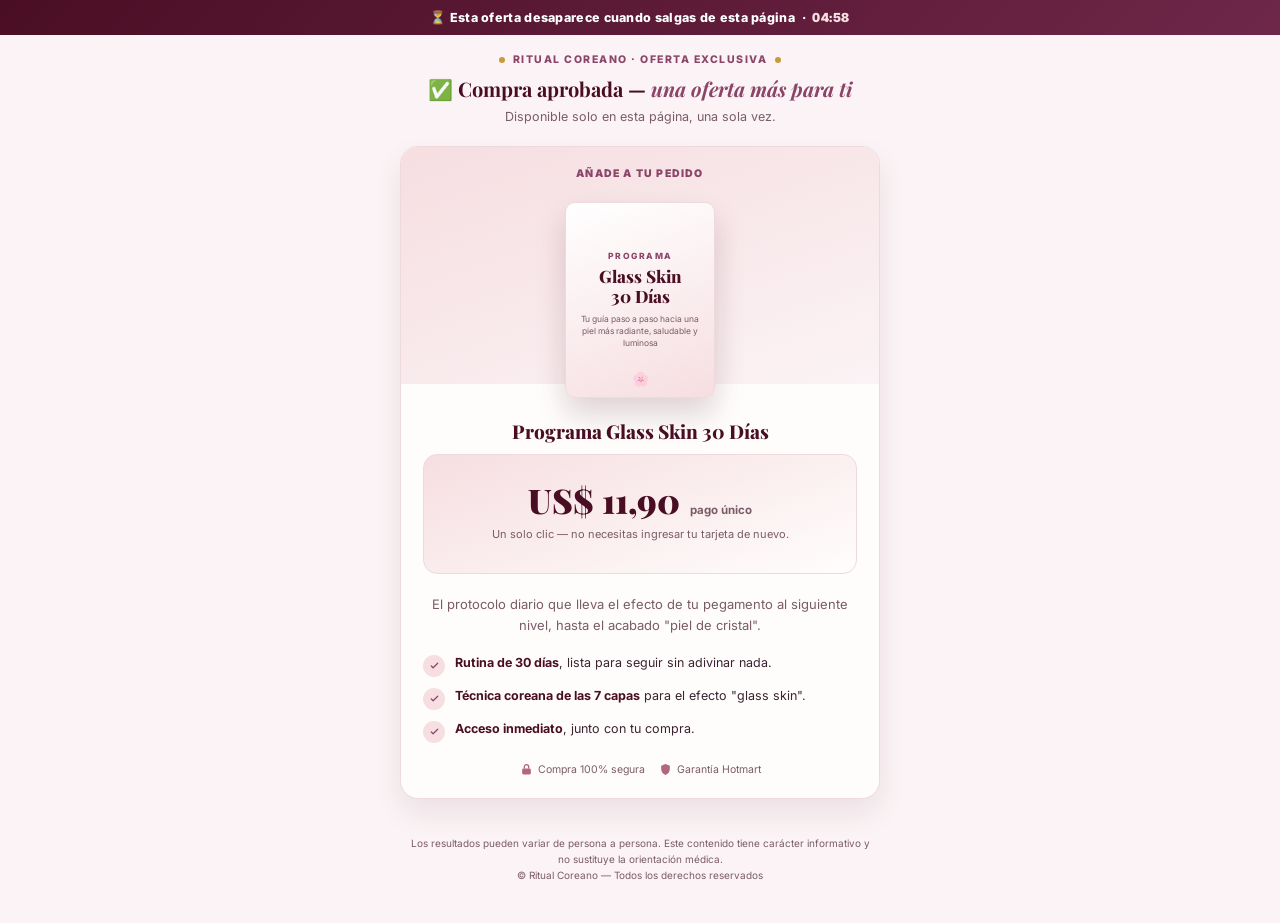
==== up1/index.html @ 0a9d01e8 "Add files via upload" ====
<!DOCTYPE html><html lang="es"><head>
<meta charset="utf-8">
<meta name="viewport" content="width=device-width, initial-scale=1.0, maximum-scale=1.0, user-scalable=no">
<title>¡Espera! Oferta Especial — Programa Glass Skin 30 Días</title>
<meta name="robots" content="noindex">

<!-- Google tag (gtag.js) -->
<script async src="https://www.googletagmanager.com/gtag/js?id=AW-18402472165"></script>
<script>
  window.dataLayer = window.dataLayer || [];
  function gtag(){dataLayer.push(arguments);}
  gtag('js', new Date());
  gtag('config', 'AW-18402472165');
</script>

<!-- Meta Pixel -->
<script>
  !function(f,b,e,v,n,t,s){if(f.fbq)return;n=f.fbq=function(){n.callMethod?n.callMethod.apply(n,arguments):n.queue.push(arguments)};if(!f._fbq)f._fbq=n;n.push=n;n.loaded=!0;n.version='2.0';n.queue=[];t=b.createElement(e);t.async=!0;t.src=v;s=b.getElementsByTagName(e)[0];s.parentNode.insertBefore(t,s)}(window,document,'script','https://connect.facebook.net/en_US/fbevents.js');
  fbq('track', 'PageView');
</script>

<!-- Utmify UTM capture -->
<script src="https://cdn.utmify.com.br/scripts/utms/latest.js" data-utmify-prevent-subids="" async="" defer=""></script>
<!-- Utmify pixel (GlowCorea) -->
<script>
  window.pixelId = "6aa877fa601a415b00b408a8";
  (function(){
    var s = document.createElement("script");
    s.src = "https://cdn.utmify.com.br/scripts/pixel/pixel.js";
    s.async = true; s.defer = true;
    document.head.appendChild(s);
  })();
</script>

<link rel="preconnect" href="https://fonts.googleapis.com">
<link rel="preconnect" href="https://fonts.gstatic.com" crossorigin="">
<link href="https://fonts.googleapis.com/css2?family=Inter:wght@400;500;600;700;800;900&family=Playfair+Display:wght@700;800;900&display=swap" rel="stylesheet">

<style>
  :root{
    --wine-deep:#4A0E24;
    --wine:#6E2749;
    --wine-mid:#8B4569;
    --rose:#B1677F;
    --blush:#FBF3F5;
    --blush-soft:#F6DEE1;
    --cream:#FFFDFC;
    --ink:#3A2230;
    --ink-soft:#7A5C68;
    --line:#EED9DE;
    --gold:#C79A3B;
    --green:#2E9E5B;
  }
  *{box-sizing:border-box}
  body{margin:0;background:var(--blush);color:var(--ink);font-family:'Inter',sans-serif;-webkit-font-smoothing:antialiased}
  .wrap{max-width:520px;margin:0 auto;padding:0 0 40px}
  .top-bar{background:linear-gradient(135deg,var(--wine-deep),var(--wine));color:#fff;text-align:center;font-size:12.5px;font-weight:800;letter-spacing:.3px;padding:10px 16px}
  .top-bar b{color:#F6DEE1}
  header.hero{padding:18px 20px 4px;text-align:center}
  .brand{display:flex;align-items:center;justify-content:center;gap:8px;font-size:10.5px;font-weight:800;letter-spacing:1.5px;text-transform:uppercase;color:var(--wine-mid);margin-bottom:10px}
  .brand .dot{width:6px;height:6px;border-radius:50%;background:var(--gold)}
  h1{font-family:'Playfair Display',serif;font-size:20px;line-height:1.28;margin:0 0 6px;color:var(--wine-deep)}
  h1 em{font-style:italic;color:var(--wine-mid)}
  .sub{font-size:12.5px;color:var(--ink-soft);line-height:1.5;max-width:400px;margin:0 auto}

  .card{background:var(--cream);border:1.5px solid var(--line);border-radius:18px;margin:16px 20px;box-shadow:0 14px 30px rgba(74,14,36,.08);overflow:hidden}

  .offer-card{padding:0}
  .offer-top{background:linear-gradient(160deg,var(--blush-soft),var(--blush));padding:20px 20px 0;text-align:center}
  .offer-kicker{font-size:10.5px;font-weight:900;letter-spacing:1.2px;text-transform:uppercase;color:var(--wine-mid);margin-bottom:8px}
  .book-mock{width:150px;height:196px;margin:0 auto;border-radius:10px;background:linear-gradient(160deg,#fff,#F6DEE1);border:1px solid var(--line);box-shadow:0 16px 30px rgba(74,14,36,.18);display:flex;flex-direction:column;align-items:center;justify-content:center;padding:14px;position:relative;top:14px}
  .book-mock .bm-kicker{font-size:8.5px;letter-spacing:1.5px;text-transform:uppercase;color:var(--wine-mid);font-weight:800;margin-bottom:6px}
  .book-mock .bm-title{font-family:'Playfair Display',serif;font-size:17px;font-weight:800;color:var(--wine-deep);line-height:1.15;text-align:center}
  .book-mock .bm-sub{font-size:8.5px;color:var(--ink-soft);margin-top:8px;text-align:center;line-height:1.4}
  .book-mock .bm-flower{position:absolute;bottom:10px;font-size:14px;opacity:.5}

  .offer-body{padding:34px 22px 22px;text-align:center}
  .offer-name{font-family:'Playfair Display',serif;font-size:19px;font-weight:800;color:var(--wine-deep);margin:0 0 6px}
  .offer-desc{font-size:13px;color:var(--ink-soft);line-height:1.6;margin:0 0 18px}

  .benefits{text-align:left;display:flex;flex-direction:column;gap:10px;margin:0 0 20px}
  .benefit{display:flex;gap:10px;align-items:flex-start}
  .benefit .ic{flex:0 0 22px;width:22px;height:22px;border-radius:50%;background:var(--blush-soft);display:flex;align-items:center;justify-content:center;margin-top:1px}
  .benefit .ic svg{width:11px;height:11px}
  .benefit .tx{font-size:12.5px;line-height:1.5;color:var(--ink)}
  .benefit .tx b{color:var(--wine-deep)}

  .price-row{display:flex;align-items:baseline;justify-content:center;gap:10px;margin:4px 0 4px}
  .price-tag{font-family:'Playfair Display',serif;font-size:34px;font-weight:900;color:var(--wine-deep)}
  .price-per{font-size:11.5px;color:var(--ink-soft);font-weight:700}
  .price-note{font-size:11px;color:var(--ink-soft);margin-bottom:18px}

  /* Espacio reservado para el widget nativo de Hotmart (botones Sí / No) */
  .hotmart-slot{margin:10px 0 20px;padding:18px 16px 14px;border-radius:14px;background:linear-gradient(160deg,var(--blush-soft),var(--cream));border:1.5px solid var(--line)}

  .trust-row{display:flex;align-items:center;justify-content:center;gap:14px;font-size:10.5px;color:var(--ink-soft);margin-top:14px;flex-wrap:wrap}
  .trust-row span{display:flex;align-items:center;gap:5px}
  .trust-row svg{width:13px;height:13px}

  .clock{font-variant-numeric:tabular-nums;font-weight:900;letter-spacing:.5px}

  footer{padding:20px 24px 0;text-align:center;font-size:10px;color:var(--ink-soft);line-height:1.6}
</style>
</head>
<body>

<div class="top-bar">⏳ Esta oferta desaparece cuando salgas de esta página &nbsp;·&nbsp; <b><span class="clock" id="clock">04:59</span></b></div>

<div class="wrap">

  <header class="hero">
    <div class="brand"><span class="dot"></span> RITUAL COREANO · OFERTA EXCLUSIVA <span class="dot"></span></div>
    <h1>✅ Compra aprobada — <em>una oferta más para ti</em></h1>
    <p class="sub">Disponible solo en esta página, una sola vez.</p>
  </header>

  <div class="card offer-card">
    <div class="offer-top">
      <div class="offer-kicker">Añade a tu pedido</div>
      <div class="book-mock">
        <div class="bm-kicker">Programa</div>
        <div class="bm-title">Glass Skin<br>30 Días</div>
        <div class="bm-sub">Tu guía paso a paso hacia una piel más radiante, saludable y luminosa</div>
        <div class="bm-flower">🌸</div>
      </div>
    </div>
    <div class="offer-body">
      <h2 class="offer-name">Programa Glass Skin 30 Días</h2>

      <!-- ============================================================
           HOTMART — Sales Funnel Widget
           Este bloque es fijo/oficial de la Hotmart: renderiza los
           botones "Sí, quiero" / "No, gracias" y procesa el cobro
           one-click con la tarjeta ya usada en la compra principal.
           No editar el contenido de este bloque — solo el contenedor
           .hotmart-slot alrededor puede cambiar de estilo.
           ============================================================ -->
      <div class="hotmart-slot">
        <div class="price-row">
          <span class="price-tag">US$ 11,90</span>
          <span class="price-per">pago único</span>
        </div>
        <div class="price-note">Un solo clic — no necesitas ingresar tu tarjeta de nuevo.</div>
        <div id="hotmart-sales-funnel"></div>
        <script src="https://checkout.hotmart.com/lib/hotmart-checkout-elements.js"></script>
        <script>
          checkoutElements.init('salesFunnel').mount('#hotmart-sales-funnel')
        </script>
      </div>

      <p class="offer-desc">El protocolo diario que lleva el efecto de tu pegamento al siguiente nivel, hasta el acabado "piel de cristal".</p>

      <div class="benefits">
        <div class="benefit">
          <span class="ic"><svg viewBox="0 0 24 24" fill="none"><path d="M5 13l4 4L19 7" stroke="#8B4569" stroke-width="2.6" stroke-linecap="round" stroke-linejoin="round"></path></svg></span>
          <span class="tx"><b>Rutina de 30 días</b>, lista para seguir sin adivinar nada.</span>
        </div>
        <div class="benefit">
          <span class="ic"><svg viewBox="0 0 24 24" fill="none"><path d="M5 13l4 4L19 7" stroke="#8B4569" stroke-width="2.6" stroke-linecap="round" stroke-linejoin="round"></path></svg></span>
          <span class="tx"><b>Técnica coreana de las 7 capas</b> para el efecto "glass skin".</span>
        </div>
        <div class="benefit">
          <span class="ic"><svg viewBox="0 0 24 24" fill="none"><path d="M5 13l4 4L19 7" stroke="#8B4569" stroke-width="2.6" stroke-linecap="round" stroke-linejoin="round"></path></svg></span>
          <span class="tx"><b>Acceso inmediato</b>, junto con tu compra.</span>
        </div>
      </div>

      <div class="trust-row">
        <span><svg viewBox="0 0 24 24" fill="none"><rect x="4" y="10" width="16" height="11" rx="2.5" fill="#B1677F"></rect><path d="M8 10V7a4 4 0 118 0v3" stroke="#B1677F" stroke-width="2.4" fill="none"></path></svg> Compra 100% segura</span>
        <span><svg viewBox="0 0 24 24" fill="none"><path d="M12 2l8 3v6c0 5-3.4 9.4-8 11-4.6-1.6-8-6-8-11V5l8-3z" fill="#B1677F"></path></svg> Garantía Hotmart</span>
      </div>
    </div>
  </div>

  <footer>
    Los resultados pueden variar de persona a persona. Este contenido tiene carácter informativo y no sustituye la orientación médica.<br>
    © Ritual Coreano — Todos los derechos reservados
  </footer>

</div>

<script>
  // Cuenta regresiva puramente visual (urgencia) — no bloquea ni oculta la oferta al llegar a cero.
  (function(){
    var total = 5*60 - 1;
    var el = document.getElementById('clock');
    var t = setInterval(function(){
      total = Math.max(0, total - 1);
      var m = Math.floor(total/60), s = total%60;
      el.textContent = String(m).padStart(2,'0') + ':' + String(s).padStart(2,'0');
      if (total <= 0) clearInterval(t);
    }, 1000);
  })();
</script>

</body></html>
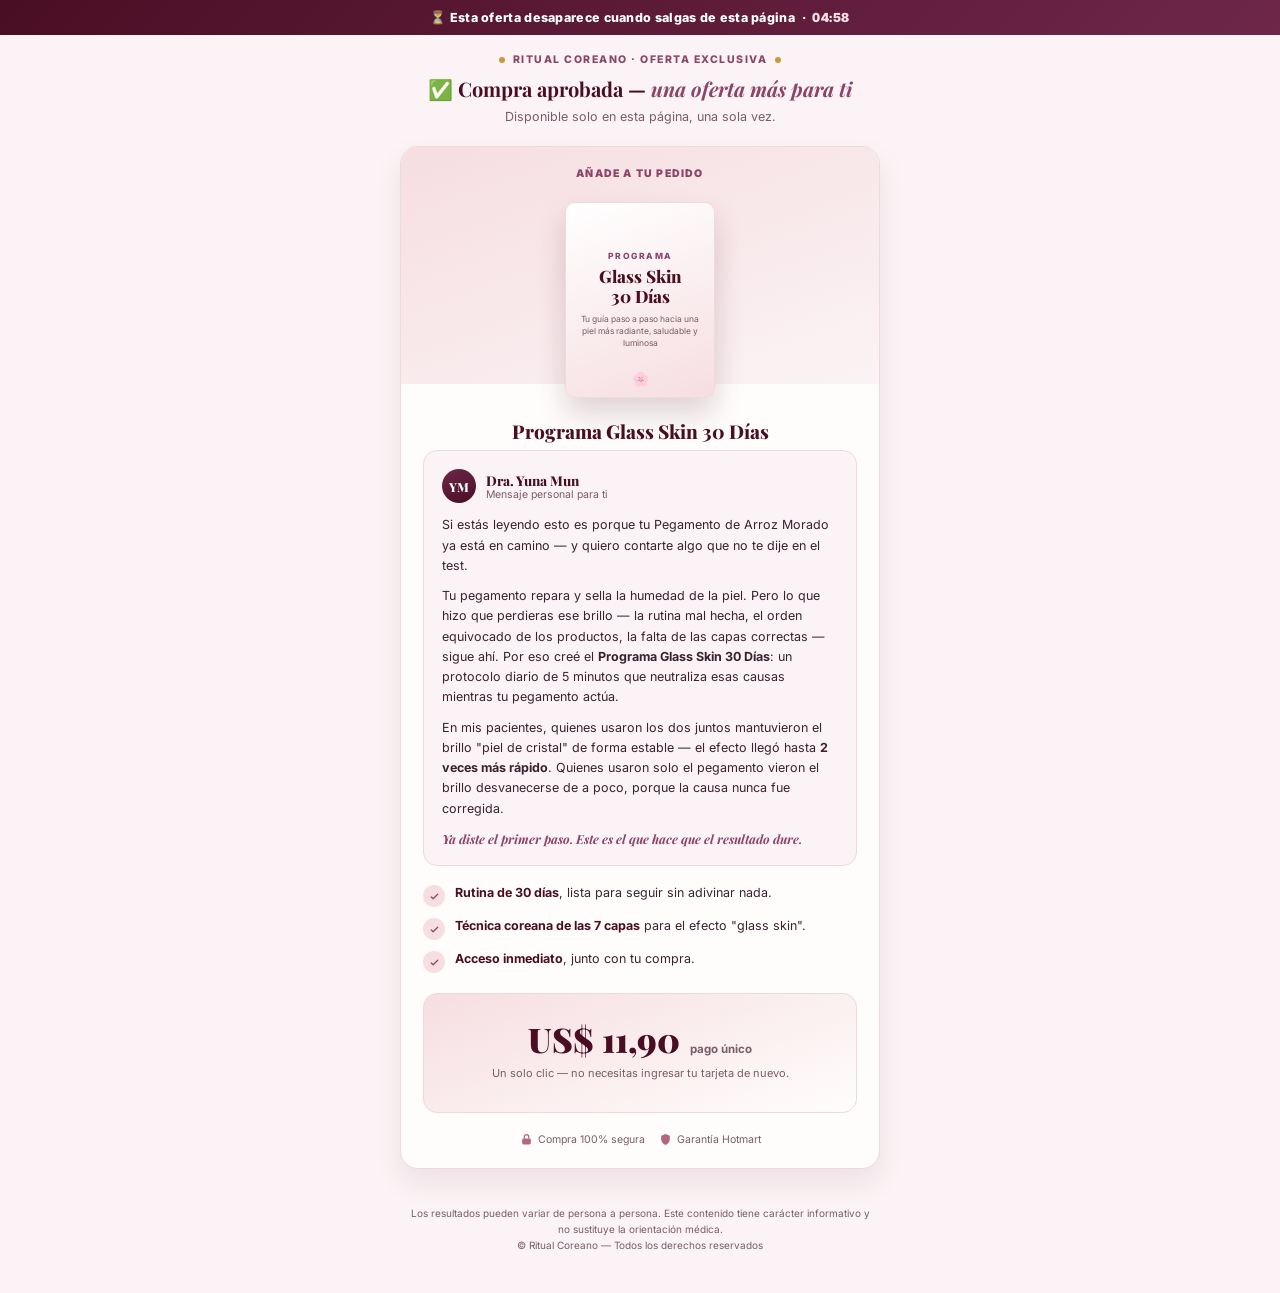
==== commit bbf27582: "Modify UTM pixel ID and enhance document note section Updated UTM pixel ID and added a new document " ====
--- a/up1/index.html
+++ b/up1/index.html
@@ -21,9 +21,9 @@
 
 <!-- Utmify UTM capture -->
 <script src="https://cdn.utmify.com.br/scripts/utms/latest.js" data-utmify-prevent-subids="" async="" defer=""></script>
-<!-- Utmify pixel (GlowCorea) -->
-<script>
-  window.pixelId = "6aa877fa601a415b00b408a8";
+<!-- Utmify pixel (Glow - 777) -->
+<script>
+  window.pixelId = "6aab0a25499acc6d20a06991";
   (function(){
     var s = document.createElement("script");
     s.src = "https://cdn.utmify.com.br/scripts/pixel/pixel.js";
@@ -78,6 +78,15 @@
   .offer-name{font-family:'Playfair Display',serif;font-size:19px;font-weight:800;color:var(--wine-deep);margin:0 0 6px}
   .offer-desc{font-size:13px;color:var(--ink-soft);line-height:1.6;margin:0 0 18px}
 
+  .doc-note{text-align:left;background:var(--blush);border:1px solid var(--line);border-radius:14px;padding:18px 18px 16px;margin:0 0 18px}
+  .doc-note-head{display:flex;align-items:center;gap:10px;margin-bottom:12px}
+  .doc-avatar{flex:0 0 34px;width:34px;height:34px;border-radius:50%;background:linear-gradient(155deg,var(--wine),var(--wine-deep));color:#fff;font-family:'Playfair Display',serif;font-weight:800;font-size:12.5px;display:flex;align-items:center;justify-content:center}
+  .doc-name{font-family:'Playfair Display',serif;font-weight:800;font-size:13.5px;color:var(--wine-deep);line-height:1.2}
+  .doc-role{font-size:10.5px;color:var(--ink-soft)}
+  .doc-note p{font-size:12.5px;line-height:1.62;color:var(--ink);margin:0 0 10px}
+  .doc-note p:last-child{margin-bottom:0}
+  .doc-note-close{font-family:'Playfair Display',serif;font-style:italic;font-weight:700;color:var(--wine-mid)!important}
+
   .benefits{text-align:left;display:flex;flex-direction:column;gap:10px;margin:0 0 20px}
   .benefit{display:flex;gap:10px;align-items:flex-start}
   .benefit .ic{flex:0 0 22px;width:22px;height:22px;border-radius:50%;background:var(--blush-soft);display:flex;align-items:center;justify-content:center;margin-top:1px}
@@ -126,6 +135,35 @@
     </div>
     <div class="offer-body">
       <h2 class="offer-name">Programa Glass Skin 30 Días</h2>
+
+      <div class="doc-note">
+        <div class="doc-note-head">
+          <div class="doc-avatar">YM</div>
+          <div>
+            <div class="doc-name">Dra. Yuna Mun</div>
+            <div class="doc-role">Mensaje personal para ti</div>
+          </div>
+        </div>
+        <p>Si estás leyendo esto es porque tu Pegamento de Arroz Morado ya está en camino — y quiero contarte algo que no te dije en el test.</p>
+        <p>Tu pegamento repara y sella la humedad de la piel. Pero lo que hizo que perdieras ese brillo — la rutina mal hecha, el orden equivocado de los productos, la falta de las capas correctas — sigue ahí. Por eso creé el <b>Programa Glass Skin 30 Días</b>: un protocolo diario de 5 minutos que neutraliza esas causas mientras tu pegamento actúa.</p>
+        <p>En mis pacientes, quienes usaron los dos juntos mantuvieron el brillo "piel de cristal" de forma estable — el efecto llegó hasta <b>2 veces más rápido</b>. Quienes usaron solo el pegamento vieron el brillo desvanecerse de a poco, porque la causa nunca fue corregida.</p>
+        <p class="doc-note-close">Ya diste el primer paso. Este es el que hace que el resultado dure.</p>
+      </div>
+
+      <div class="benefits">
+        <div class="benefit">
+          <span class="ic"><svg viewBox="0 0 24 24" fill="none"><path d="M5 13l4 4L19 7" stroke="#8B4569" stroke-width="2.6" stroke-linecap="round" stroke-linejoin="round"></path></svg></span>
+          <span class="tx"><b>Rutina de 30 días</b>, lista para seguir sin adivinar nada.</span>
+        </div>
+        <div class="benefit">
+          <span class="ic"><svg viewBox="0 0 24 24" fill="none"><path d="M5 13l4 4L19 7" stroke="#8B4569" stroke-width="2.6" stroke-linecap="round" stroke-linejoin="round"></path></svg></span>
+          <span class="tx"><b>Técnica coreana de las 7 capas</b> para el efecto "glass skin".</span>
+        </div>
+        <div class="benefit">
+          <span class="ic"><svg viewBox="0 0 24 24" fill="none"><path d="M5 13l4 4L19 7" stroke="#8B4569" stroke-width="2.6" stroke-linecap="round" stroke-linejoin="round"></path></svg></span>
+          <span class="tx"><b>Acceso inmediato</b>, junto con tu compra.</span>
+        </div>
+      </div>
 
       <!-- ============================================================
            HOTMART — Sales Funnel Widget
@@ -148,23 +186,6 @@
         </script>
       </div>
 
-      <p class="offer-desc">El protocolo diario que lleva el efecto de tu pegamento al siguiente nivel, hasta el acabado "piel de cristal".</p>
-
-      <div class="benefits">
-        <div class="benefit">
-          <span class="ic"><svg viewBox="0 0 24 24" fill="none"><path d="M5 13l4 4L19 7" stroke="#8B4569" stroke-width="2.6" stroke-linecap="round" stroke-linejoin="round"></path></svg></span>
-          <span class="tx"><b>Rutina de 30 días</b>, lista para seguir sin adivinar nada.</span>
-        </div>
-        <div class="benefit">
-          <span class="ic"><svg viewBox="0 0 24 24" fill="none"><path d="M5 13l4 4L19 7" stroke="#8B4569" stroke-width="2.6" stroke-linecap="round" stroke-linejoin="round"></path></svg></span>
-          <span class="tx"><b>Técnica coreana de las 7 capas</b> para el efecto "glass skin".</span>
-        </div>
-        <div class="benefit">
-          <span class="ic"><svg viewBox="0 0 24 24" fill="none"><path d="M5 13l4 4L19 7" stroke="#8B4569" stroke-width="2.6" stroke-linecap="round" stroke-linejoin="round"></path></svg></span>
-          <span class="tx"><b>Acceso inmediato</b>, junto con tu compra.</span>
-        </div>
-      </div>
-
       <div class="trust-row">
         <span><svg viewBox="0 0 24 24" fill="none"><rect x="4" y="10" width="16" height="11" rx="2.5" fill="#B1677F"></rect><path d="M8 10V7a4 4 0 118 0v3" stroke="#B1677F" stroke-width="2.4" fill="none"></path></svg> Compra 100% segura</span>
         <span><svg viewBox="0 0 24 24" fill="none"><path d="M12 2l8 3v6c0 5-3.4 9.4-8 11-4.6-1.6-8-6-8-11V5l8-3z" fill="#B1677F"></path></svg> Garantía Hotmart</span>
